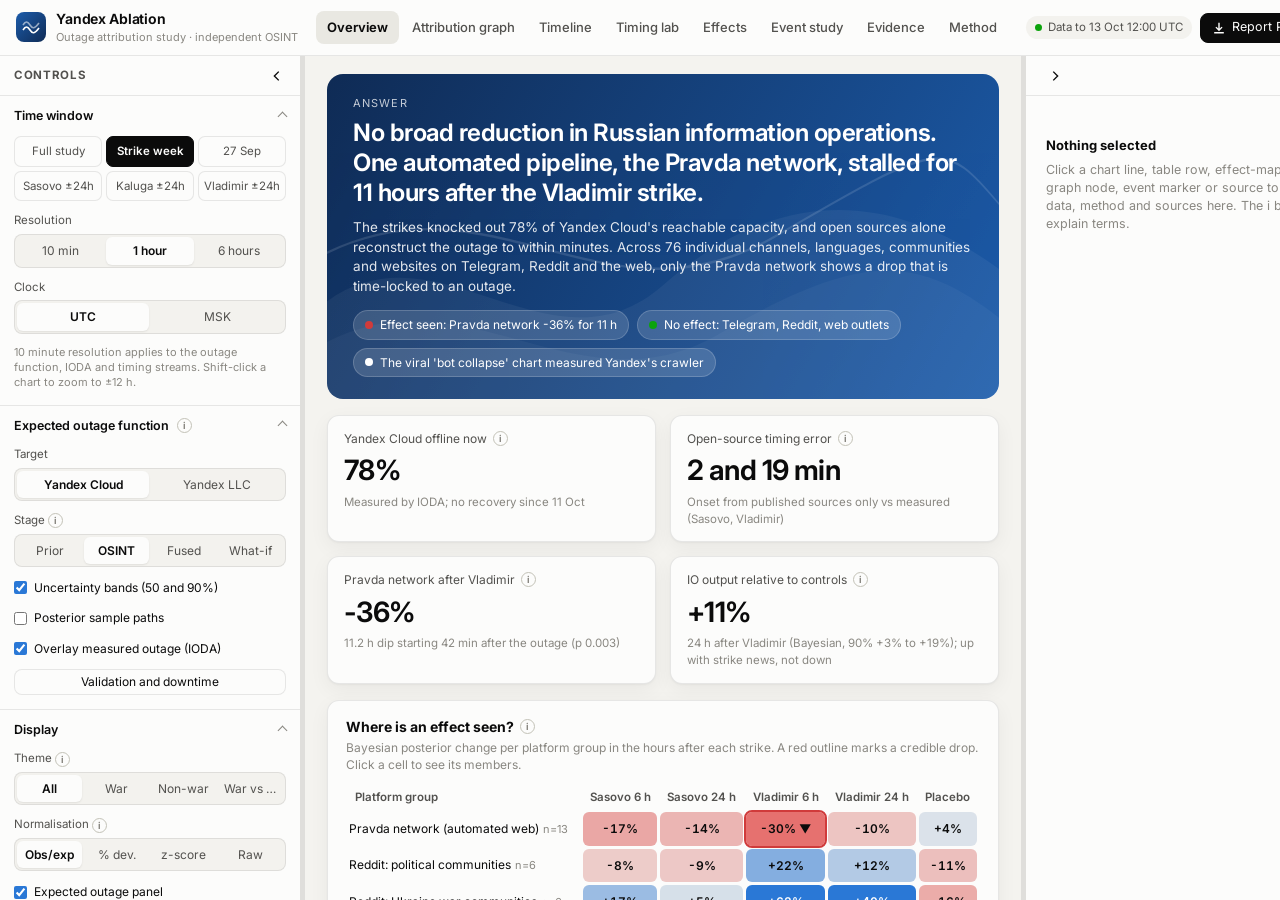
==== docs/index.html @ ff9fde00 "Yandex Ablation: OSINT outage attribution study Expected outage function (three-stage Bayesian SMC)," ====
<!doctype html>
<html lang="en">
<head>
<meta charset="utf-8">
<meta name="viewport" content="width=device-width, initial-scale=1">
<title>Yandex Ablation Attribution</title>
<meta name="description" content="Open-source intelligence study testing whether the October 2026 drone strikes on Yandex data centers reduced Russian information-operation output.">
<link rel="preconnect" href="https://fonts.googleapis.com">
<link href="https://fonts.googleapis.com/css2?family=Inter:wght@400;500;600;700&family=JetBrains+Mono:wght@400;500&display=swap" rel="stylesheet">
<link rel="stylesheet" href="assets/styles.css">
</head>
<body>
<div class="app">
  <header class="topbar">
    <div class="brand">
      <div class="logo"><svg width="18" height="18" viewBox="0 0 18 18" fill="none" stroke="#fff" stroke-width="1.6"><path d="M1 12c2.5-4 4.5-4 7 0s4.5 4 9-2"/><path d="M1 7c2.5-4 4.5-4 7 0s4.5 4 9-2" opacity=".55"/></svg></div>
      <div class="brand-t"><b>Yandex Ablation</b><span>Outage attribution study · independent OSINT</span></div>
    </div>
    <nav class="tabs" id="tabs" aria-label="Views"></nav>
    <div class="tb-right">
      <span class="chip"><span class="dot"></span><span id="gen"></span></span>
      <a class="btn primary" id="dl" href="REPORT.pdf" download="Yandex_Ablation_Report.pdf" title="Download the report (PDF)">
        <svg width="14" height="14" viewBox="0 0 16 16" fill="none" stroke="currentColor" stroke-width="1.6"><path d="M8 2v8M4.5 7 8 10.5 11.5 7M2.5 13.5h11"/></svg>Report PDF</a>
      <button class="btn icon" id="theme" title="Toggle light or dark theme" aria-label="Toggle theme">
        <svg width="15" height="15" viewBox="0 0 16 16" fill="none" stroke="currentColor" stroke-width="1.4"><circle cx="8" cy="8" r="5.5"/><path d="M8 2.5a5.5 5.5 0 0 0 0 11z" fill="currentColor"/></svg></button>
    </div>
  </header>
  <div class="body" id="body">
    <aside class="panel left" id="leftp" aria-label="Controls">
      <div class="ph"><b>Controls</b><button class="btn icon ghost" id="tl" title="Collapse controls" aria-label="Collapse controls">
        <svg width="14" height="14" viewBox="0 0 16 16" fill="none" stroke="currentColor" stroke-width="1.6"><path d="M10 3 5 8l5 5"/></svg></button></div>
      <div class="rail" id="railL">Controls</div>
      <div class="pc" id="left"></div>
    </aside>
    <div class="resizer" id="rzL" title="Drag to resize"></div>
    <main class="main" id="mainwrap"><div class="main-inner" id="main"></div></main>
    <div class="resizer" id="rzR" title="Drag to resize"></div>
    <aside class="panel right" id="rightp" aria-label="Inspector">
      <div class="ph"><button class="btn icon ghost" id="tr" title="Collapse inspector" aria-label="Collapse inspector">
        <svg width="14" height="14" viewBox="0 0 16 16" fill="none" stroke="currentColor" stroke-width="1.6"><path d="M6 3l5 5-5 5"/></svg></button><b>Inspector</b></div>
      <div class="rail" id="railR">Inspector</div>
      <div class="pc"><div class="insp" id="insp"></div></div>
    </aside>
  </div>
</div>
<div class="tip" id="tip" role="tooltip"></div>
<div class="pop" id="pop" role="dialog"></div>
<script src="vendor/d3.v7.9.0.min.js"></script>
<script src="data/series.js"></script>
<script src="data/eof.js"></script>
<script src="data/timing.js"></script>
<script src="data/evidence.js"></script>
<script src="data/bayes.js"></script>
<script src="assets/eofmodel.js"></script>
<script src="assets/app.js"></script>
</body>
</html>
---- docs/assets/styles.css ----
/* Yandex Ablation dashboard. Colour tokens follow the validated reference palette. */
:root {
  color-scheme: light;
  --page: #f4f3ef;
  --surface-1: #fcfcfb;
  --surface-2: #f3f2ee;
  --surface-3: #e9e8e2;
  --ink-1: #0b0b0b;
  --ink-2: #52514e;
  --ink-3: #898781;
  --grid: #e1e0d9;
  --axis: #c3c2b7;
  --border: rgba(11, 11, 11, 0.09);
  --focus: #2a78d6;
  --s1: #2a78d6; --s2: #eb6834; --s3: #1baf7a; --s4: #eda100;
  --s5: #e87ba4; --s6: #008300; --s7: #4a3aa7; --s8: #e34948;
  --good: #0ca30c; --warning: #fab219; --serious: #ec835a; --critical: #d03b3b;
  --seq-1: #cde2fb; --seq-2: #9ec5f4; --seq-3: #5598e7; --seq-4: #256abf; --seq-5: #104281;
  --div-neg: #e34948; --div-mid: #f0efec; --div-pos: #2a78d6;
  --band: rgba(42, 120, 214, 0.12);
  --band-strong: rgba(42, 120, 214, 0.24);
  --hero-a: #0f2b55; --hero-b: #1c5cab;
  --shadow: 0 1px 2px rgba(0,0,0,0.04), 0 6px 20px rgba(0,0,0,0.05);
  --radius: 12px;
  --font: "Inter", system-ui, -apple-system, "Segoe UI", sans-serif;
  --mono: "JetBrains Mono", ui-monospace, "SF Mono", Menlo, monospace;
}
@media (prefers-color-scheme: dark) {
  :root:not([data-theme="light"]) {
    color-scheme: dark;
    --page: #0d0d0d; --surface-1: #171716; --surface-2: #20201e; --surface-3: #2a2a28;
    --ink-1: #ffffff; --ink-2: #c3c2b7; --ink-3: #898781; --grid: #2a2a28; --axis: #3a3a37;
    --border: rgba(255,255,255,0.09); --focus: #3987e5;
    --s1: #3987e5; --s2: #d95926; --s3: #199e70; --s4: #c98500;
    --s5: #d55181; --s6: #008300; --s7: #9085e9; --s8: #e66767;
    --div-mid: #383835; --div-pos: #3987e5; --div-neg: #e66767;
    --band: rgba(57, 135, 229, 0.16); --band-strong: rgba(57, 135, 229, 0.32);
    --hero-a: #0b1a33; --hero-b: #133a73;
    --shadow: none;
  }
}
:root[data-theme="dark"] {
  color-scheme: dark;
  --page: #0d0d0d; --surface-1: #171716; --surface-2: #20201e; --surface-3: #2a2a28;
  --ink-1: #ffffff; --ink-2: #c3c2b7; --ink-3: #898781; --grid: #2a2a28; --axis: #3a3a37;
  --border: rgba(255,255,255,0.09); --focus: #3987e5;
  --s1: #3987e5; --s2: #d95926; --s3: #199e70; --s4: #c98500;
  --s5: #d55181; --s6: #008300; --s7: #9085e9; --s8: #e66767;
  --div-mid: #383835; --div-pos: #3987e5; --div-neg: #e66767;
  --band: rgba(57, 135, 229, 0.16); --band-strong: rgba(57, 135, 229, 0.32);
  --hero-a: #0b1a33; --hero-b: #133a73;
  --shadow: none;
}

* { box-sizing: border-box; }
html, body { margin: 0; height: 100%; }
body { background: var(--page); color: var(--ink-1); font-family: var(--font); font-size: 13px; line-height: 1.45; -webkit-font-smoothing: antialiased; overflow: hidden; }
button, select, input { font: inherit; color: inherit; }
a { color: var(--focus); text-decoration: none; }
a:hover { text-decoration: underline; }

/* ---------------------------------------------------------------- shell */
.app { display: grid; grid-template-rows: auto 1fr; height: 100vh; }
.topbar { display: flex; align-items: center; gap: 18px; padding: 0 16px; height: 56px; background: var(--surface-1); border-bottom: 1px solid var(--border); position: relative; z-index: 20; }
.brand { display: flex; align-items: center; gap: 10px; min-width: 0; }
.logo { width: 30px; height: 30px; border-radius: 8px; background: linear-gradient(135deg, var(--hero-b), var(--hero-a)); display: grid; place-items: center; flex: none; }
.brand-t { display: flex; flex-direction: column; min-width: 0; }
.brand-t b { font-size: 14px; font-weight: 650; letter-spacing: -0.01em; white-space: nowrap; }
.brand-t span { font-size: 11px; color: var(--ink-3); white-space: nowrap; }
.tabs { display: flex; gap: 2px; overflow-x: auto; scrollbar-width: none; flex: 1; min-width: 0; }
.tabs::-webkit-scrollbar { display: none; }
.tabs button { border: 0; background: transparent; padding: 7px 11px; border-radius: 8px; cursor: pointer; color: var(--ink-2); white-space: nowrap; font-weight: 500; }
.tabs button:hover { background: var(--surface-2); color: var(--ink-1); }
.tabs button.on { background: var(--surface-3); color: var(--ink-1); font-weight: 650; }
.tb-right { display: flex; align-items: center; gap: 8px; flex: none; }
.chip { display: inline-flex; align-items: center; gap: 6px; padding: 3px 9px; border-radius: 999px; background: var(--surface-2); color: var(--ink-2); font-size: 11.5px; white-space: nowrap; }
.chip .dot { width: 7px; height: 7px; border-radius: 50%; background: var(--good); }
.btn { display: inline-flex; align-items: center; justify-content: center; gap: 6px; height: 30px; padding: 0 11px; border: 1px solid var(--border); border-radius: 8px; background: var(--surface-1); cursor: pointer; font-size: 12.5px; white-space: nowrap; }
.btn:hover { background: var(--surface-2); }
.btn.primary { background: var(--ink-1); color: var(--surface-1); border-color: var(--ink-1); }
.btn.primary:hover { opacity: 0.88; background: var(--ink-1); }
.btn.icon { width: 30px; padding: 0; }
.btn.ghost { border-color: transparent; background: transparent; }
.btn.ghost:hover { background: var(--surface-3); }
.btn.sm { height: 26px; font-size: 12px; padding: 0 9px; }

.body { display: grid; grid-template-columns: var(--lw, 300px) 5px minmax(0, 1fr) 5px var(--rw, 340px); min-height: 0; }
.panel { background: var(--surface-1); min-height: 0; display: flex; flex-direction: column; overflow: hidden; }
.panel .ph { display: flex; align-items: center; justify-content: space-between; gap: 8px; padding: 0 8px 0 14px; height: 40px; flex: none; border-bottom: 1px solid var(--border); }
.panel .ph b { font-size: 11.5px; text-transform: uppercase; letter-spacing: .06em; color: var(--ink-2); }
.panel .pc { overflow-y: auto; flex: 1; min-height: 0; }
.panel.collapsed .pc, .panel.collapsed .ph b { display: none; }
.panel.collapsed .ph { justify-content: center; padding: 0; border-bottom: 0; }
.panel .rail { display: none; writing-mode: vertical-rl; transform: rotate(180deg); font-size: 11px; letter-spacing: .08em; text-transform: uppercase; color: var(--ink-3); margin: 10px auto; cursor: pointer; user-select: none; }
.panel.collapsed .rail { display: block; }
.resizer { cursor: col-resize; background: var(--border); position: relative; }
.resizer::after { content: ""; position: absolute; inset: 0 -3px; }
.resizer:hover, .resizer.drag { background: var(--focus); }
.resizer.off { cursor: default; pointer-events: none; }
.main { overflow-y: auto; min-height: 0; padding: 18px 22px 48px; }
.main-inner { max-width: 1320px; margin: 0 auto; }

/* ---------------------------------------------------------------- left controls */
.sec { border-bottom: 1px solid var(--border); }
.sec > summary { list-style: none; cursor: pointer; padding: 11px 14px; font-weight: 600; font-size: 12.5px; color: var(--ink-1); display: flex; align-items: center; gap: 8px; }
.sec > summary::-webkit-details-marker { display: none; }
.sec > summary .chev { margin-left: auto; width: 7px; height: 7px; border-right: 1.5px solid var(--ink-3); border-bottom: 1.5px solid var(--ink-3); transform: rotate(45deg); transition: transform .15s; }
.sec[open] > summary .chev { transform: rotate(-135deg); }
.sec .in { padding: 0 14px 14px; display: flex; flex-direction: column; gap: 11px; }
.ctl { display: flex; flex-direction: column; gap: 5px; }
.ctl > label, .lbl { font-size: 11.5px; color: var(--ink-2); display: flex; align-items: center; gap: 5px; }
.ctl .row { display: flex; align-items: center; gap: 8px; }
.ctl input[type=range] { flex: 1; accent-color: var(--focus); min-width: 0; }
.ctl .val { font-variant-numeric: tabular-nums; font-size: 11.5px; color: var(--ink-1); min-width: 46px; text-align: right; }
.seg { display: flex; width: 100%; border: 1px solid var(--border); border-radius: 8px; overflow: hidden; background: var(--surface-2); padding: 2px; gap: 2px; }
.seg button { flex: 1 1 0; min-width: 0; border: 0; background: transparent; padding: 5px 6px; cursor: pointer; font-size: 12px; color: var(--ink-2); border-radius: 6px; white-space: nowrap; overflow: hidden; text-overflow: ellipsis; }
.seg button:hover { color: var(--ink-1); }
.seg button.on { background: var(--surface-1); color: var(--ink-1); font-weight: 600; box-shadow: 0 1px 2px rgba(0,0,0,.08); }
.seg.inline { width: auto; display: inline-flex; }
.seg.inline button { flex: none; padding: 5px 10px; }
.grid-btns { display: grid; grid-template-columns: repeat(3, 1fr); gap: 4px; }
.grid-btns button { border: 1px solid var(--border); background: var(--surface-1); border-radius: 7px; padding: 6px 4px; cursor: pointer; font-size: 11.5px; color: var(--ink-2); white-space: nowrap; overflow: hidden; text-overflow: ellipsis; }
.grid-btns button:hover { background: var(--surface-2); color: var(--ink-1); }
.grid-btns button.on { background: var(--ink-1); color: var(--surface-1); border-color: var(--ink-1); font-weight: 600; }
.check { display: flex; align-items: center; gap: 7px; font-size: 12px; cursor: pointer; padding: 1px 0; }
.check input { accent-color: var(--focus); margin: 0; }
.swatch { width: 14px; height: 3px; border-radius: 2px; flex: none; }
.serieslist { max-height: 340px; overflow-y: auto; border: 1px solid var(--border); border-radius: 8px; padding: 4px 8px 8px; }
.serieslist .grp { font-size: 10.5px; color: var(--ink-3); margin: 9px 0 3px; text-transform: uppercase; letter-spacing: .05em; position: sticky; top: 0; background: var(--surface-1); padding: 2px 0; }
.search { height: 30px; border: 1px solid var(--border); border-radius: 8px; padding: 0 9px; background: var(--surface-1); width: 100%; }
.hint { font-size: 11px; color: var(--ink-3); line-height: 1.4; }
select.sel { height: 30px; border: 1px solid var(--border); border-radius: 8px; background: var(--surface-1); padding: 0 8px; max-width: 100%; }

/* ---------------------------------------------------------------- info popovers */
.info { width: 15px; height: 15px; border-radius: 50%; border: 1px solid var(--axis); background: transparent; color: var(--ink-3); font-size: 9.5px; font-weight: 700; line-height: 13px; padding: 0; cursor: pointer; flex: none; font-family: var(--font); display: inline-grid; place-items: center; vertical-align: middle; }
.info:hover { color: var(--ink-1); border-color: var(--ink-2); }
.pop { position: fixed; z-index: 60; max-width: 340px; background: var(--surface-1); border: 1px solid var(--border); border-radius: 10px; box-shadow: 0 10px 30px rgba(0,0,0,.18); padding: 12px 14px; font-size: 12.5px; display: none; }
.pop h4 { margin: 0 0 4px; font-size: 13px; }
.pop p { margin: 0; color: var(--ink-2); }

/* ---------------------------------------------------------------- content */
.view-h { margin: 0 0 14px; }
.view-h h2 { font-size: 20px; margin: 0 0 4px; letter-spacing: -0.015em; }
.view-h .desc { color: var(--ink-2); font-size: 13px; max-width: 900px; }
.card { background: var(--surface-1); border: 1px solid var(--border); border-radius: var(--radius); box-shadow: var(--shadow); padding: 16px 18px; margin-bottom: 16px; }
.card-h { display: flex; justify-content: space-between; align-items: flex-start; gap: 12px; margin-bottom: 8px; }
.card h3 { margin: 0; font-size: 14px; display: flex; align-items: center; gap: 6px; }
.card .cap { color: var(--ink-3); font-size: 12px; margin-top: 2px; }
.grid2 { display: grid; grid-template-columns: 1fr 1fr; gap: 16px; }
.grid3 { display: grid; grid-template-columns: repeat(3, 1fr); gap: 16px; }
.split { display: grid; grid-template-columns: 1.35fr 1fr; gap: 16px; }

.hero { border-radius: 16px; padding: 22px 26px; margin-bottom: 16px; color: #fff; position: relative; overflow: hidden; background: linear-gradient(120deg, var(--hero-a), var(--hero-b)); }
.hero svg.waves { position: absolute; inset: 0; width: 100%; height: 100%; opacity: .5; }
.hero .k { position: relative; font-size: 11px; letter-spacing: .1em; text-transform: uppercase; opacity: .75; }
.hero h2 { position: relative; font-size: 24px; line-height: 1.25; margin: 6px 0 10px; max-width: 960px; letter-spacing: -0.02em; font-weight: 650; }
.hero p { position: relative; margin: 0; max-width: 900px; opacity: .88; font-size: 13.5px; }
.hero .verd { position: relative; display: flex; flex-wrap: wrap; gap: 8px; margin-top: 14px; }
.vchip { display: inline-flex; align-items: center; gap: 7px; padding: 5px 11px; border-radius: 999px; background: rgba(255,255,255,.14); font-size: 12px; cursor: pointer; border: 1px solid rgba(255,255,255,.18); }
.vchip:hover { background: rgba(255,255,255,.24); }
.vchip i { width: 8px; height: 8px; border-radius: 50%; display: inline-block; }

.kpis { display: grid; grid-template-columns: repeat(4, 1fr); gap: 14px; margin-bottom: 16px; }
.kpi { background: var(--surface-1); border: 1px solid var(--border); border-radius: var(--radius); padding: 14px 16px; box-shadow: var(--shadow); cursor: pointer; display: flex; flex-direction: column; gap: 3px; }
.kpi:hover { border-color: var(--axis); }
.kpi .k-l { font-size: 12px; color: var(--ink-2); display: flex; align-items: center; gap: 6px; }
.kpi .k-v { font-size: 28px; font-weight: 650; letter-spacing: -0.02em; }
.kpi .k-d { font-size: 11.5px; color: var(--ink-3); }
.kpi .k-tag { align-self: flex-start; margin-top: 4px; }

.judg { display: grid; grid-template-columns: 130px 1fr; gap: 12px 16px; align-items: start; }
.prob { font-size: 10.5px; font-weight: 700; text-transform: uppercase; letter-spacing: .05em; padding: 5px 8px; border-radius: 7px; text-align: center; background: var(--surface-2); }
.prob .bar { height: 3px; border-radius: 2px; background: var(--grid); margin-top: 5px; overflow: hidden; }
.prob .bar i { display: block; height: 100%; background: var(--ink-2); }
.judg p { margin: 0; }
.judg .conf { color: var(--ink-3); font-size: 11.5px; margin-top: 2px; }

.tag { display: inline-flex; align-items: center; gap: 5px; font-size: 11px; padding: 2px 8px; border-radius: 999px; background: var(--surface-2); color: var(--ink-2); white-space: nowrap; }
.adm { font-family: var(--mono); font-size: 11px; padding: 1px 5px; border-radius: 4px; background: var(--surface-3); }

/* ---------------------------------------------------------------- charts */
.chart { position: relative; width: 100%; }
.chart svg { display: block; width: 100%; overflow: visible; }
.axis text { fill: var(--ink-3); font-size: 10.5px; font-variant-numeric: tabular-nums; }
.axis path, .axis line { stroke: var(--axis); }
.gridline line { stroke: var(--grid); }
.gridline path { display: none; }
.plab { fill: var(--ink-1); font-size: 12px; font-weight: 600; }
.plab-sub { fill: var(--ink-3); font-size: 10.5px; }
.evline { stroke: var(--ink-3); stroke-width: 1; }
.evline.strike { stroke: var(--critical); stroke-width: 1.5; }
.evline.claim { stroke: var(--s7); }
.evline.confounder { stroke: var(--s4); }
.evmark { cursor: pointer; }
.evlabel { font-size: 10px; fill: var(--ink-2); }
.crosshair { stroke: var(--ink-2); stroke-width: 1; pointer-events: none; }
.legend { display: flex; flex-wrap: wrap; gap: 4px 14px; font-size: 11.5px; color: var(--ink-2); margin-top: 8px; }
.legend span { display: inline-flex; align-items: center; gap: 6px; cursor: pointer; }
.tip { position: fixed; pointer-events: none; z-index: 70; background: var(--surface-1); border: 1px solid var(--border); border-radius: 9px; box-shadow: 0 8px 26px rgba(0,0,0,.16); padding: 8px 10px; font-size: 11.5px; min-width: 180px; max-width: 380px; display: none; }
.tip .t-h { color: var(--ink-3); margin-bottom: 4px; font-variant-numeric: tabular-nums; }
.tip .t-r { display: flex; align-items: center; gap: 7px; justify-content: space-between; }
.tip .t-r .nm { display: flex; align-items: center; gap: 6px; color: var(--ink-2); max-width: 250px; overflow: hidden; text-overflow: ellipsis; white-space: nowrap; }
.tip .t-r b { font-variant-numeric: tabular-nums; }

/* effect map */
.emap { width: 100%; border-collapse: separate; border-spacing: 3px; font-size: 12px; }
.emap th { font-weight: 600; color: var(--ink-2); text-align: center; padding: 4px 6px; font-size: 11.5px; }
.emap th.rowh { text-align: left; }
.emap td.lab { padding: 6px 8px 6px 0; white-space: nowrap; }
.emap td.lab .sub { color: var(--ink-3); font-size: 11px; margin-left: 4px; }
.emap td.cell { text-align: center; border-radius: 6px; padding: 8px 4px; font-variant-numeric: tabular-nums; font-weight: 600; cursor: pointer; position: relative; }
.emap td.cell:hover { outline: 2px solid var(--ink-2); }
.emap td.cell.cred { outline: 2px solid var(--critical); }
.emap tr.sep td { padding: 0; height: 10px; }
.emap tr.sep td.lab { font-size: 10.5px; color: var(--ink-3); text-transform: uppercase; letter-spacing: .05em; padding-top: 10px; }
.scale { display: flex; align-items: center; gap: 8px; font-size: 11px; color: var(--ink-3); margin-top: 10px; flex-wrap: wrap; }
.scale .bar { width: 180px; height: 8px; border-radius: 4px; }

/* tables */
table.tbl { width: 100%; border-collapse: collapse; font-size: 12px; }
.tbl th { text-align: left; font-weight: 600; color: var(--ink-2); border-bottom: 1px solid var(--axis); padding: 6px 8px; position: sticky; top: 0; background: var(--surface-1); white-space: nowrap; }
.tbl td { border-bottom: 1px solid var(--grid); padding: 5px 8px; vertical-align: top; }
.tbl td.num { text-align: right; font-variant-numeric: tabular-nums; white-space: nowrap; }
.tbl tr.click { cursor: pointer; }
.tbl tr.click:hover td { background: var(--surface-2); }
.tbl tr.sel td { background: var(--surface-3); }
.tblwrap { max-height: 520px; overflow: auto; }

/* inspector */
.insp { padding: 14px 16px 30px; }
.insp h3 { font-size: 15px; margin: 0 0 4px; letter-spacing: -0.01em; }
.insp .kv { display: grid; grid-template-columns: 112px 1fr; gap: 5px 10px; font-size: 12px; margin: 12px 0; }
.insp .kv > div:nth-child(odd) { color: var(--ink-3); }
.insp .note { color: var(--ink-2); font-size: 12.5px; }
.insp .empty { color: var(--ink-3); font-size: 12.5px; padding: 26px 4px; }
.insp .empty b { color: var(--ink-1); display: block; margin-bottom: 6px; font-size: 13px; }
.insp hr { border: 0; border-top: 1px solid var(--border); margin: 14px 0; }
.insp .crumbs { display: flex; flex-wrap: wrap; gap: 4px; align-items: center; font-size: 11px; color: var(--ink-3); margin-bottom: 8px; }
.insp .crumbs span { cursor: pointer; color: var(--focus); }

/* ACH */
.ach td.c, .ach td.i, .ach td.n { text-align: center; font-weight: 700; }
.ach td.c { color: var(--good); }
.ach td.i { color: var(--critical); }
.ach td.n { color: var(--ink-3); }

/* flow */
.flow { display: grid; grid-template-columns: repeat(6, 1fr); gap: 0; align-items: stretch; }
.flow .node { border: 1px solid var(--border); border-radius: 10px; padding: 11px 12px; background: var(--surface-2); cursor: pointer; position: relative; margin-right: 18px; }
.flow .node:last-child { margin-right: 0; }
.flow .node:not(:last-child)::after { content: ""; position: absolute; right: -14px; top: 50%; width: 10px; height: 10px; border-top: 1.5px solid var(--ink-3); border-right: 1.5px solid var(--ink-3); transform: translateY(-50%) rotate(45deg); }
.flow .node:hover { border-color: var(--axis); }
.flow .node .t { font-weight: 650; font-size: 12.5px; }
.flow .node .d { font-size: 11.5px; color: var(--ink-2); margin-top: 3px; }
.flow .node .s { margin-top: 8px; display: flex; align-items: center; gap: 6px; font-size: 11px; color: var(--ink-2); }
.strength { display: inline-flex; gap: 2px; }
.strength i { width: 10px; height: 4px; border-radius: 1px; background: var(--grid); }
.strength i.on { background: var(--ink-2); }
.flow .node.hit .strength i.on { background: var(--critical); }

/* attribution graph */
.ag-tools { display: flex; flex-wrap: wrap; gap: 8px; align-items: center; margin-bottom: 10px; }
.ag-crumbs { font-size: 12px; color: var(--ink-2); display: flex; gap: 6px; align-items: center; flex-wrap: wrap; min-height: 22px; }
.ag-crumbs .c { padding: 2px 8px; border-radius: 999px; background: var(--surface-2); cursor: pointer; }
.ag-node { cursor: pointer; }
.ag-node rect { stroke-width: 1; }
.ag-node text { font-size: 11px; fill: var(--ink-1); pointer-events: none; }
.ag-col { font-size: 10.5px; fill: var(--ink-3); text-transform: uppercase; letter-spacing: .06em; font-weight: 600; }
.ag-edge { fill: none; }

/* glossary */
.gloss { display: grid; grid-template-columns: 220px 1fr; gap: 8px 16px; font-size: 12.5px; }
.gloss dt { font-weight: 650; }
.gloss dd { margin: 0; color: var(--ink-2); }

.muted { color: var(--ink-3); }
.nowrap { white-space: nowrap; }

@media (max-width: 1180px) {
  .kpis { grid-template-columns: repeat(2, 1fr); }
  .split, .grid2, .grid3 { grid-template-columns: 1fr; }
  .flow { grid-template-columns: repeat(3, 1fr); row-gap: 10px; }
}
@media (max-width: 1100px) {
  .body { grid-template-columns: var(--lw, 300px) 5px minmax(0, 1fr) 0 44px; }
  .body .right:not(.collapsed) { position: fixed; right: 0; top: 56px; bottom: 0; width: min(380px, 92vw); z-index: 30; box-shadow: -10px 0 30px rgba(0,0,0,.15); }
}
@media (max-width: 760px) {
  .body { grid-template-columns: 44px 0 minmax(0, 1fr) 0 44px; }
  .body .left:not(.collapsed) { position: fixed; left: 0; top: 56px; bottom: 0; width: min(320px, 92vw); z-index: 31; box-shadow: 10px 0 30px rgba(0,0,0,.15); }
  .main { padding: 14px 16px 40px; }
  .brand-t span, .tb-right .chip { display: none; }
  .kpis { grid-template-columns: 1fr; }
  .hero h2 { font-size: 19px; }
}

/* explicit grid placement so fixed overlays never shift the main column */
#leftp { grid-column: 1; grid-row: 1; }
#rzL { grid-column: 2; grid-row: 1; }
#mainwrap { grid-column: 3; grid-row: 1; }
#rzR { grid-column: 4; grid-row: 1; }
#rightp { grid-column: 5; grid-row: 1; }
@media (max-width: 760px) { .resizer { display: none; } }

/* layout follows the width actually available between the panels */
.main-inner { container-type: inline-size; }
@container (max-width: 1060px) {
  .split, .grid2 { grid-template-columns: 1fr; }
  .grid3 { grid-template-columns: 1fr 1fr; }
  .kpis { grid-template-columns: repeat(2, 1fr); }
  .flow { grid-template-columns: repeat(3, 1fr); row-gap: 10px; }
  .flow .node:nth-child(3)::after { display: none; }
}
@container (max-width: 620px) {
  .kpis, .grid3 { grid-template-columns: 1fr; }
  .flow { grid-template-columns: 1fr 1fr; }
  .flow .node::after { display: none; }
  .judg { grid-template-columns: 1fr; gap: 4px 0; }
  .hero h2 { font-size: 19px; }
}
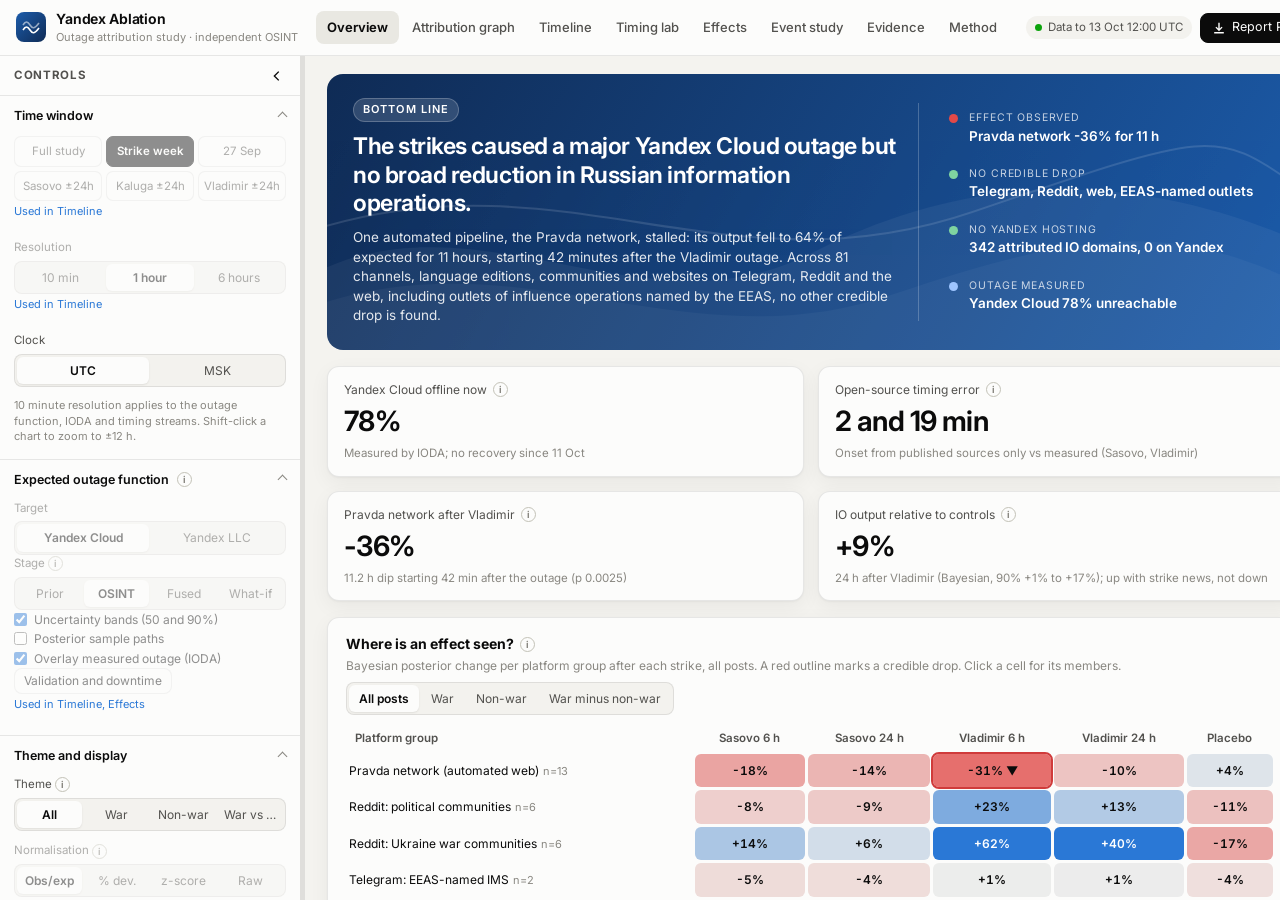
==== commit b1110b71: "Add EEAS and VIGINUM actors, three-layout attribution graph, academic report - Collect EEAS-named in" ====
--- a/docs/index.html
+++ b/docs/index.html
@@ -52,6 +52,7 @@
 <script src="data/evidence.js"></script>
 <script src="data/bayes.js"></script>
 <script src="assets/eofmodel.js"></script>
+<script src="assets/graph.js"></script>
 <script src="assets/app.js"></script>
 </body>
 </html>
--- a/docs/assets/styles.css
+++ b/docs/assets/styles.css
@@ -189,7 +189,6 @@
 .plab-sub { fill: var(--ink-3); font-size: 10.5px; }
 .evline { stroke: var(--ink-3); stroke-width: 1; }
 .evline.strike { stroke: var(--critical); stroke-width: 1.5; }
-.evline.claim { stroke: var(--s7); }
 .evline.confounder { stroke: var(--s4); }
 .evmark { cursor: pointer; }
 .evlabel { font-size: 10px; fill: var(--ink-2); }
@@ -225,6 +224,7 @@
 .tbl tr.click:hover td { background: var(--surface-2); }
 .tbl tr.sel td { background: var(--surface-3); }
 .tblwrap { max-height: 520px; overflow: auto; }
+.tblx { overflow-x: auto; }
 
 /* inspector */
 .insp { padding: 14px 16px 30px; }
@@ -268,6 +268,52 @@
 .ag-col { font-size: 10.5px; fill: var(--ink-3); text-transform: uppercase; letter-spacing: .06em; font-weight: 600; }
 .ag-edge { fill: none; }
 
+.ag-cl { font-size: 10px; fill: var(--ink-2); font-weight: 600; letter-spacing: .02em; }
+.ag-lab { font-size: 10.5px; fill: var(--ink-1); pointer-events: none; paint-order: stroke; stroke: var(--surface-1); stroke-width: 3px; stroke-linejoin: round; }
+.ag-sep { width: 1px; height: 20px; background: var(--border); margin: 0 4px; }
+.ag-box { overflow-x: auto; }
+
+/* bottom line box */
+.hero.bluf { display: grid; grid-template-columns: minmax(0, 1.55fr) minmax(260px, 1fr); gap: 22px; align-items: center; padding: 24px 26px; }
+.bluf-main { position: relative; }
+.bluf-main .k { display: inline-block; padding: 3px 9px; border-radius: 999px; background: rgba(255,255,255,.14); border: 1px solid rgba(255,255,255,.22); opacity: 1; font-weight: 600; }
+.bluf-main h2 { font-size: 23px; margin: 10px 0 10px; }
+.bluf-side { position: relative; display: flex; flex-direction: column; gap: 6px; padding-left: 20px; border-left: 1px solid rgba(255,255,255,.22); }
+.bl-row { all: unset; box-sizing: border-box; display: grid; grid-template-columns: 10px 1fr; column-gap: 10px; row-gap: 1px; padding: 7px 10px; border-radius: 9px; cursor: pointer; color: #fff; }
+.bl-row:hover, .bl-row:focus-visible { background: rgba(255,255,255,.12); }
+.bl-row i { grid-row: 1 / span 2; width: 9px; height: 9px; border-radius: 50%; margin-top: 4px; }
+.bl-row .bl-k { font-size: 10.5px; text-transform: uppercase; letter-spacing: .08em; opacity: .75; }
+.bl-row .bl-v { font-size: 13.5px; font-weight: 600; }
+
+/* key judgments */
+.jgrid { display: grid; grid-template-columns: repeat(2, minmax(0, 1fr)); gap: 12px; }
+.jcard { border: 1px solid var(--border); border-radius: 10px; padding: 13px 15px; background: var(--surface-1); display: flex; flex-direction: column; gap: 7px; }
+.jhead { display: flex; gap: 10px; align-items: flex-start; }
+.jn { flex: none; width: 22px; height: 22px; border-radius: 6px; background: var(--hero-a); color: #fff; font-size: 11.5px; font-weight: 700; display: grid; place-items: center; }
+.jhead h4 { margin: 1px 0 0; font-size: 13.5px; line-height: 1.35; font-weight: 650; }
+.jmeta { display: flex; flex-wrap: wrap; gap: 6px 14px; align-items: center; font-size: 11.5px; color: var(--ink-2); padding-left: 32px; }
+.jlik { display: inline-flex; align-items: center; gap: 6px; }
+.jlik b { color: var(--ink-1); font-weight: 650; }
+.jlik .bar { display: inline-block; width: 60px; height: 4px; border-radius: 2px; background: var(--grid); overflow: hidden; }
+.jlik .bar i { display: block; height: 100%; background: var(--hero-b); }
+.jconf { padding: 1px 8px; border-radius: 999px; background: var(--surface-2); }
+.jcard p { margin: 0; padding-left: 32px; font-size: 12.5px; color: var(--ink-1); }
+.jfoot { padding-left: 32px; display: flex; flex-direction: column; gap: 2px; font-size: 11.5px; color: var(--ink-3); }
+.jfoot b { color: var(--ink-2); font-weight: 600; }
+
+/* controls that do not affect the current view */
+.na { position: relative; }
+.na > :first-child { opacity: .45; }
+.na-go { all: unset; cursor: pointer; display: inline-block; margin: 2px 0 8px; font-size: 11px; color: var(--focus); }
+.na-go:hover { text-decoration: underline; }
+.toast { position: fixed; left: 50%; bottom: 22px; transform: translate(-50%, 20px); background: var(--ink-1); color: var(--surface-1); padding: 9px 14px; border-radius: 10px; font-size: 12.5px; box-shadow: 0 8px 30px rgba(0,0,0,.2); opacity: 0; pointer-events: none; transition: opacity .18s, transform .18s; z-index: 60; display: flex; gap: 12px; align-items: center; max-width: min(620px, 92vw); }
+.toast.on { opacity: 1; transform: translate(-50%, 0); pointer-events: auto; }
+.toast button { all: unset; cursor: pointer; font-weight: 650; color: var(--seq-2); white-space: nowrap; }
+.emap td.cell.empty { color: var(--ink-3); font-weight: 400; background: transparent; cursor: default; }
+.emap td.cell.empty:hover { outline: none; }
+details.more { margin-top: 10px; }
+details.more > summary { cursor: pointer; font-size: 12px; color: var(--focus); margin-bottom: 8px; }
+
 /* glossary */
 .gloss { display: grid; grid-template-columns: 220px 1fr; gap: 8px 16px; font-size: 12.5px; }
 .gloss dt { font-weight: 650; }
@@ -305,7 +351,7 @@
 /* layout follows the width actually available between the panels */
 .main-inner { container-type: inline-size; }
 @container (max-width: 1060px) {
-  .split, .grid2 { grid-template-columns: 1fr; }
+  .split, .grid2, .jgrid { grid-template-columns: 1fr; }
   .grid3 { grid-template-columns: 1fr 1fr; }
   .kpis { grid-template-columns: repeat(2, 1fr); }
   .flow { grid-template-columns: repeat(3, 1fr); row-gap: 10px; }
@@ -317,4 +363,6 @@
   .flow .node::after { display: none; }
   .judg { grid-template-columns: 1fr; gap: 4px 0; }
   .hero h2 { font-size: 19px; }
-}
+  .hero.bluf { grid-template-columns: 1fr; }
+  .bluf-side { padding-left: 0; border-left: 0; border-top: 1px solid rgba(255,255,255,.22); padding-top: 10px; }
+}
